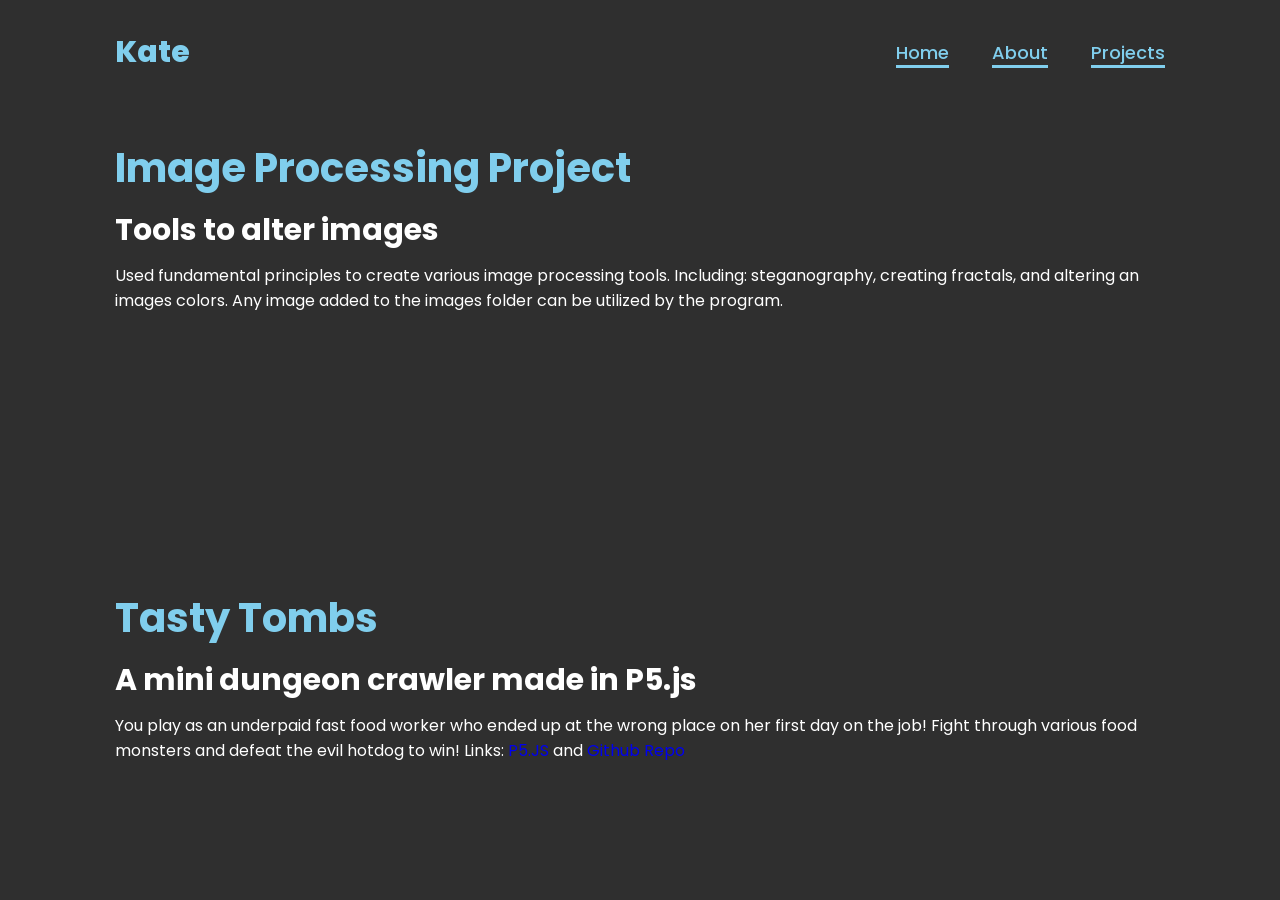
==== accessibility.html @ 028b0562 "Creating the website, step 1." ====
<!DOCTYPE html>
<html lang="en">
    <head>
        <meta charset="UTF-8">
        <meta name="viewport" content="width=device-width, initial-scale=1.0">
        <link rel="stylesheet" href="style3.css">
        <title>Projects Page</title>
    </head>

    <body>
        <header>
            <a href="#" class="logo">Kate</a>

            <nav>
                <a href="index.html" class="active">Home</a>
                <a href="content.html" class="active">About</a>
                <a href="accessibility.html" class="active">Projects</a>
            </nav>
            
        </header>
        <section class="home">
            <div class="home-content">
                <h3><span>Image Processing Project</span></h3>
                <h5>Tools to alter images</h5>
                <p>Used fundamental principles to create various image processing tools. Including: steganography, creating fractals, and altering an images colors. Any image added to the images folder can be utilized by the program.</p>
            </div>
        </section>
        <section class="home">
            <div class="home-content">
                <h3><span>Tasty Tombs</span></h3>
                <h5>A mini dungeon crawler made in P5.js</h5>
                <p>You play as an underpaid fast food worker who ended up at the wrong place on her first day on the job! Fight through various food monsters and defeat the evil hotdog to win! Links: <a href="https://editor.p5js.org/GDD140-K_Francis/full/1v1Wd4EtH" class="active">P5.JS</a> and <a href="https://github.com/KFrancis05/TastyTombs" class="active">Github Repo</a></p>
            </div>
        </section>
    </body>
</html>
---- style3.css ----
@import url('https://fonts.googleapis.com/css2?family=Poppins:wght@100;200;300;400;500;600&display=swap');

*{
    margin: 0;
    padding: 0;
    box-sizing: border-box;
    text-decoration: none;
    border: none;
    outline: none;
    font-family: 'Poppins', sans-serif;
}

html{
    font-size: 62.5%;
}

body{
    width: 100%;
    height: 100vh;
    overflow-x: hidden;
    background-color: rgb(47, 47, 47);
    color: white;
}

header{
    margin-top: 20px;
    position: fixed;
    top: 0;
    left: 0;
    width: 100%;
    padding: 1rem 9%;
    background-color: transparent;
    filter: drop-shadow(10px);
    display: flex;
    justify-content: space-between;
    align-items: center;
    z-index: 100;
}

.logo{
    font-size: 3rem;
    color: #80ceed;
    font-weight: 800;
    cursor: pointer;
    transition: 0.5s ease;
}

.logo:hover{
    transform: scale(1.1);
}

nav a{
    font-size: 1.8rem;
    color: white;
    margin-left: 4rem;
    font-weight: 500;
    transition: 0.3s ease;
    border-bottom: 3px solid transparent;
}

nav a:hover,
nav a.active{
    color: #80ceed;
    border-bottom: 3px solid #80ceed;
}

@media(max-width:995px){
    nav{
        position: absolute;
        display: none;
        top: 0;
        right: 0;
        width: 40%;
        border-left: 3px solid #80ceed;
        border-bottom: 3px solid #80ceed;
        border-bottom-left-radius: 2rem;
        padding: 1rem solid;
        background-color: #161616;
        border-top: 0.1rem solid rgba(0,0,0,0.1);
    }

    nav.active{
        display: block;
    }

    nav a{
        display: block;
        font-size: 2rem;
        margin: 3rem 0;
    }

    nav a:hover,
    nav a.active{
        padding: 1rem;
        border-radius: 0.5rem;
        border-bottom: 0.5rem solid #80ceed;
    }
}

section{
    min-height: 50vh;
    padding: 5rem 9% 5rem;
    a:visited { text-decoration: none; color:#f2c533; }
}

.home{
    display: flex;
    justify-content: center;
    align-items: center;
    gap: 8rem;
    background-color: rgb(47, 47, 47);
}

.home .home-content h1{
    font-size: 6rem;
    font-weight: 700;
    line-height: 1.3;
}

span{
    color: #80ceed;
}

.home-content h3{
    font-size: 4rem;
    margin-bottom: 1rem;
    font-weight: 700;
}

.home-content h5{
    font-size: 3rem;
    margin-bottom: 1rem;
    font-weight: 700;
}

.home-content p{
    font-size: 1.6rem;
}

.home-img{
    border-radius: 50%;
}

.home-img img{
    position: relative;
    width: 32vw;
    border-radius: 50%;
    box-shadow: 0 0 25px solid #80ceed;
    cursor: pointer;
    transition: 0.2s linear;
}

.home-img img:hover{
    font-size: 1.8rem;
    font-weight: 500;
}

.social-icons a{
    display: inline-flex;
    justify-content: center;
    align-items: center;
    width: 4rem;
    height: 4rem;
    background-color: transparent;
    border: 0.2rem solid #80ceed;
    font-size: 2rem;
    border-radius: 50%;
    margin: 3rem 1.5rem 3rem 0;
    transition: 0.3s ease;
    color: #ffffff;
}

.social-icons a:hover{
    color: rgb(47, 47, 47);
    transform: scale(1.3) translateY(-5px);
    background-color: #80ceed;
    box-shadow: 0  0 25px #80ceed;
}

.btn{
    display: inline-block;
    padding: 1rem 2.8rem;
    background-color: rgb(47, 47, 47);
    border-radius: 4rem;
    font-size: 1.6rem;
    color: #ffffff;
    letter-spacing: 0.3rem;
    font-weight: 600;
    border: 2px solid #80ceed;
    transition: 0.3s ease;
    cursor: pointer;
}

.btn:hover{
    transform: scale3d(1.03);
    background-color: #80ceed;
    color: rgb(47, 47, 47);
    box-shadow: 0 0 25px #80ceed;
}

.typing-text{
    font-size: 34px;
    font-weight: 600;
    min-width: 280px;
}

.typing-text span{
    position: relative;
}

.typing-text span::before{
    content: "Software Developer";
    color: #80ceed;
    animation: words 30s infinite;
}

.typing-text span::after{
    content: "";
    background-color: rgb(47, 47, 47);
    position: absolute;
    width: calc(100% + 8px);
    height: 100%;
    border-left: 3px solid rgb(47, 47, 47);
    right: -8;
    animation: cursor 0.6s infinite;
}

@keyframes cursor{
    to{
        border-left: 3px solid #80ceed;
    }
}

@keyframes words{
    0%, 20%{
        content: "Developer";
    }
    21%, 40%{
        content: "Web Developer";
    }
    41%, 60%{
        content: "Graphic Designer";
    }
}

@media (max-width: 1000px){
    .home{
        gap: 4rem;
    }
}

@media(max-width:995px){
    .home{
        flex-direction: column;
        margin: 5rem 4rem;
    }

    .home .home-content h3{
        font-size: 2.5rem;
    }

    .home-content h1{
        font-size: 5rem;
    }

    .home-img img{
        width: 70vw;
        margin-top: 4rem;
    }
}
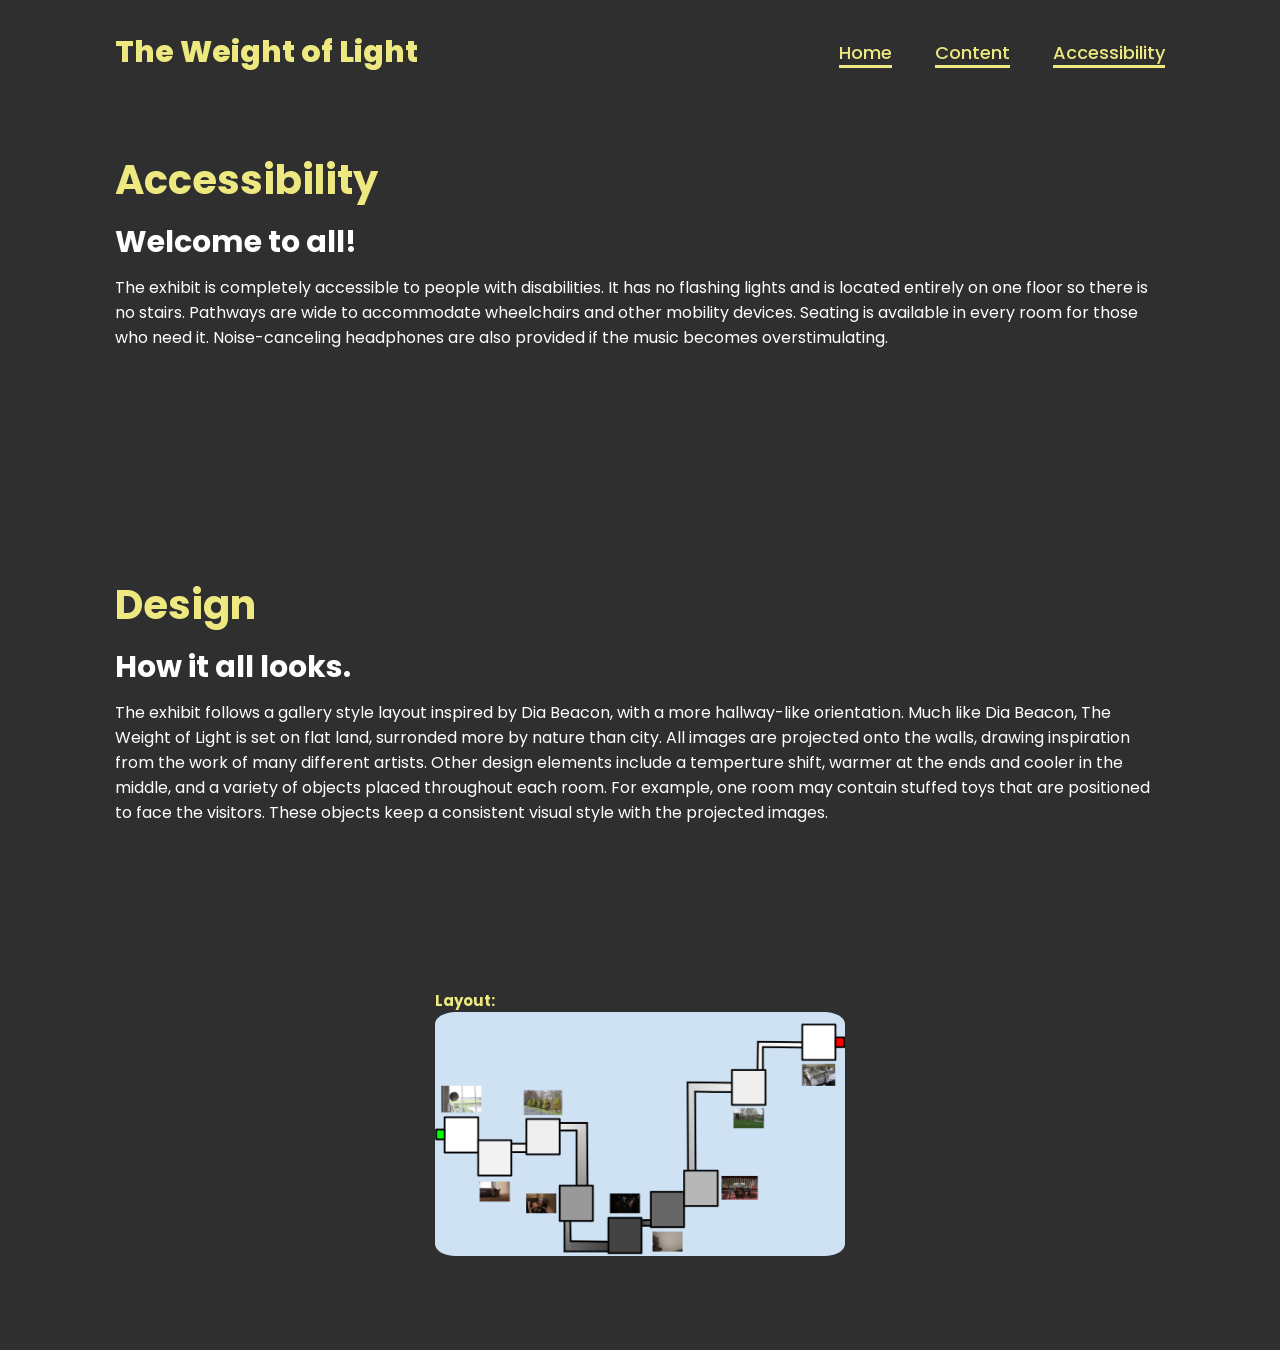
==== commit e2ebba37: "Accessibility Page added" ====
--- a/accessibility.html
+++ b/accessibility.html
@@ -4,33 +4,41 @@
         <meta charset="UTF-8">
         <meta name="viewport" content="width=device-width, initial-scale=1.0">
         <link rel="stylesheet" href="style3.css">
-        <title>Projects Page</title>
+        <title>A&D Page</title>
     </head>
 
     <body>
         <header>
-            <a href="#" class="logo">Kate</a>
+            <a href="#" class="logo">The Weight of Light</a>
 
             <nav>
                 <a href="index.html" class="active">Home</a>
-                <a href="content.html" class="active">About</a>
-                <a href="accessibility.html" class="active">Projects</a>
+                <a href="content.html" class="active">Content</a>
+                <a href="accessibility.html" class="active">Accessibility</a>
             </nav>
             
         </header>
         <section class="home">
             <div class="home-content">
-                <h3><span>Image Processing Project</span></h3>
-                <h5>Tools to alter images</h5>
-                <p>Used fundamental principles to create various image processing tools. Including: steganography, creating fractals, and altering an images colors. Any image added to the images folder can be utilized by the program.</p>
+                <h3><span>Accessibility</span></h3>
+                <h5>Welcome to all!</h5>
+                <p>The exhibit is completely accessible to people with disabilities. It has no flashing lights and is located entirely on one floor so there is no stairs. Pathways are wide to accommodate wheelchairs and other mobility devices. Seating is available in every room for those who need it. Noise-canceling headphones are also provided if the music becomes overstimulating.</p>
             </div>
         </section>
         <section class="home">
             <div class="home-content">
-                <h3><span>Tasty Tombs</span></h3>
-                <h5>A mini dungeon crawler made in P5.js</h5>
-                <p>You play as an underpaid fast food worker who ended up at the wrong place on her first day on the job! Fight through various food monsters and defeat the evil hotdog to win! Links: <a href="https://editor.p5js.org/GDD140-K_Francis/full/1v1Wd4EtH" class="active">P5.JS</a> and <a href="https://github.com/KFrancis05/TastyTombs" class="active">Github Repo</a></p>
+                <h3><span>Design</span></h3>
+                <h5>How it all looks.</h5>
+                <p>The exhibit follows a gallery style layout inspired by Dia Beacon, with a more hallway-like orientation. Much like Dia Beacon, The Weight of Light is set on flat land, surronded more by nature than city. All images are projected onto the walls, drawing inspiration from the work of many different artists. Other design elements include a temperture shift, warmer at the ends and cooler in the middle, and a variety of objects placed throughout each room. For example, one room may contain stuffed toys that are positioned to face the visitors. These objects keep a consistent visual style with the projected images.</p>
             </div>
         </section>
+
+        <section class="home">
+            <div class="home-img">
+                <h1><span>Layout:</span></h1>
+                <img src="Exhibit_MAP.png" alt="">
+            </div>
+        </section>
+        
     </body>
 </html>
--- a/style3.css
+++ b/style3.css
@@ -39,7 +39,7 @@
 
 .logo{
     font-size: 3rem;
-    color: #80ceed;
+    color: #ede980;
     font-weight: 800;
     cursor: pointer;
     transition: 0.5s ease;
@@ -60,8 +60,8 @@
 
 nav a:hover,
 nav a.active{
-    color: #80ceed;
-    border-bottom: 3px solid #80ceed;
+    color: #ede980;
+    border-bottom: 3px solid #ede980;
 }
 
 @media(max-width:995px){
@@ -71,8 +71,8 @@
         top: 0;
         right: 0;
         width: 40%;
-        border-left: 3px solid #80ceed;
-        border-bottom: 3px solid #80ceed;
+        border-left: 3px solid #ede980;
+        border-bottom: 3px solid #ede980;
         border-bottom-left-radius: 2rem;
         padding: 1rem solid;
         background-color: #161616;
@@ -93,7 +93,7 @@
     nav a.active{
         padding: 1rem;
         border-radius: 0.5rem;
-        border-bottom: 0.5rem solid #80ceed;
+        border-bottom: 0.5rem solid #ede980;
     }
 }
 
@@ -118,13 +118,14 @@
 }
 
 span{
-    color: #80ceed;
+    color: #ede980;
 }
 
 .home-content h3{
     font-size: 4rem;
     margin-bottom: 1rem;
     font-weight: 700;
+    margin-top: 5rem;
 }
 
 .home-content h5{
@@ -138,14 +139,14 @@
 }
 
 .home-img{
-    border-radius: 50%;
+    border-radius: 5%;
 }
 
 .home-img img{
     position: relative;
     width: 32vw;
-    border-radius: 50%;
-    box-shadow: 0 0 25px solid #80ceed;
+    border-radius: 5%;
+    box-shadow: 0 0 25px solid #ede980;
     cursor: pointer;
     transition: 0.2s linear;
 }
@@ -162,7 +163,7 @@
     width: 4rem;
     height: 4rem;
     background-color: transparent;
-    border: 0.2rem solid #80ceed;
+    border: 0.2rem solid #ede980;
     font-size: 2rem;
     border-radius: 50%;
     margin: 3rem 1.5rem 3rem 0;
@@ -173,8 +174,8 @@
 .social-icons a:hover{
     color: rgb(47, 47, 47);
     transform: scale(1.3) translateY(-5px);
-    background-color: #80ceed;
-    box-shadow: 0  0 25px #80ceed;
+    background-color: #ede980;
+    box-shadow: 0  0 25px #ede980;
 }
 
 .btn{
@@ -186,16 +187,16 @@
     color: #ffffff;
     letter-spacing: 0.3rem;
     font-weight: 600;
-    border: 2px solid #80ceed;
+    border: 2px solid #ede980;
     transition: 0.3s ease;
     cursor: pointer;
 }
 
 .btn:hover{
     transform: scale3d(1.03);
-    background-color: #80ceed;
+    background-color: #ede980;
     color: rgb(47, 47, 47);
-    box-shadow: 0 0 25px #80ceed;
+    box-shadow: 0 0 25px #ede980;
 }
 
 .typing-text{
@@ -210,7 +211,7 @@
 
 .typing-text span::before{
     content: "Software Developer";
-    color: #80ceed;
+    color: #ede980;
     animation: words 30s infinite;
 }
 
@@ -227,7 +228,7 @@
 
 @keyframes cursor{
     to{
-        border-left: 3px solid #80ceed;
+        border-left: 3px solid #ede980;
     }
 }
 
